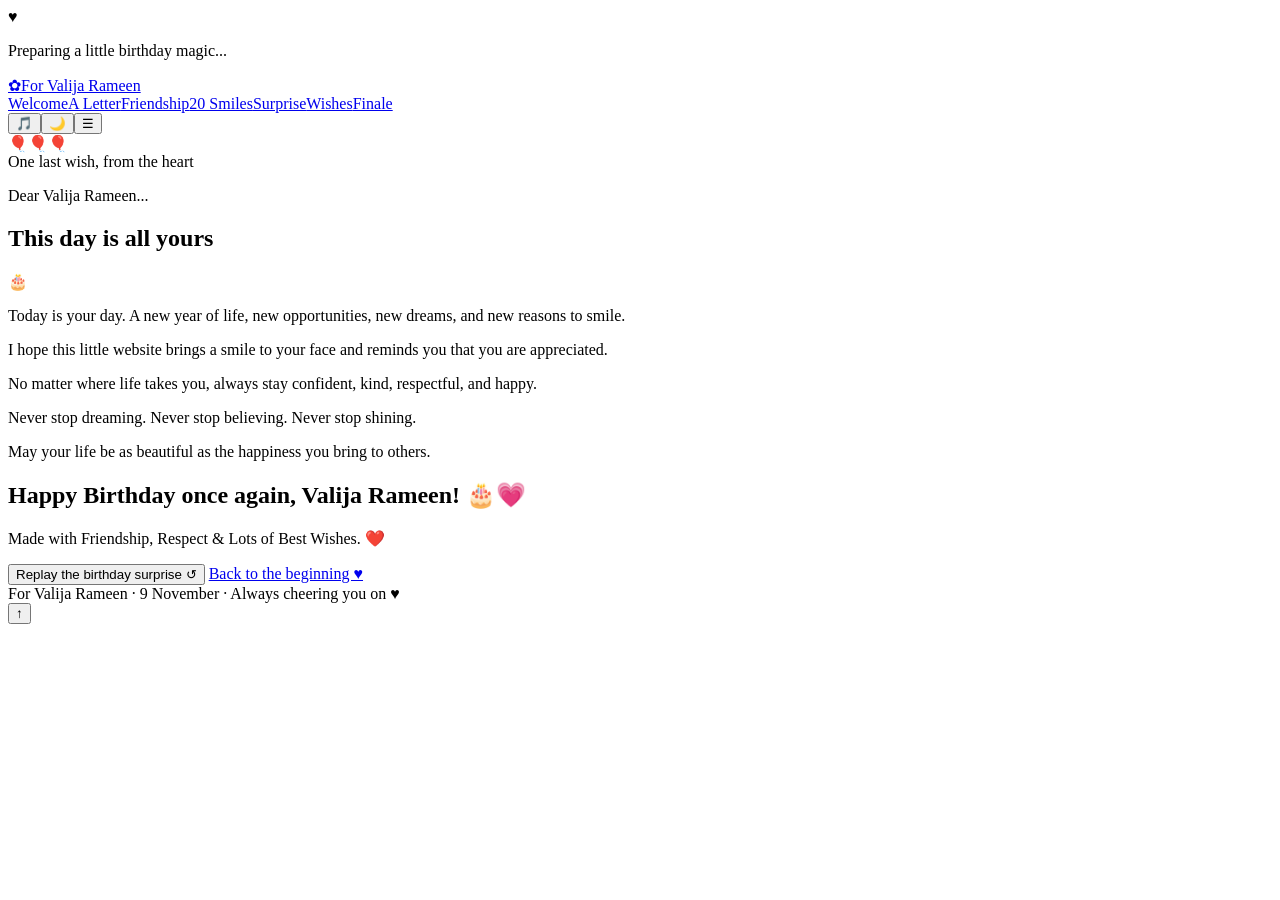
==== finale.html @ c231f77b "Add files via upload" ====
<!doctype html>
<html lang="en">
<head>
  <meta charset="utf-8"><meta name="viewport" content="width=device-width, initial-scale=1"><meta name="theme-color" content="#342c57">
  <meta name="description" content="The grand birthday finale and heartfelt wishes for Valija Rameen.">
  <title>Happy Birthday, Valija Rameen! | Grand Finale</title>
  <link rel="stylesheet" href="css/style.css"><link rel="stylesheet" href="css/animations.css"><link rel="stylesheet" href="css/responsive.css">
  <script src="js/animations.js" defer></script><script src="js/main.js" defer></script><script src="js/interactions.js" defer></script>
</head>
<body data-page="finale">
  <div class="loading-screen" aria-hidden="true"><div class="loader-content"><span class="loader-heart">♥</span><p>Preparing a little birthday magic...</p></div></div>
  <header class="site-header"><div class="header-inner">
    <a class="brand" href="index.html"><span class="brand-mark" aria-hidden="true">✿</span><span>For Valija Rameen</span></a>
    <nav class="primary-nav" id="site-navigation" aria-label="Main navigation"><a href="index.html">Welcome</a><a href="letter.html">A Letter</a><a href="friendship.html">Friendship</a><a href="smiles.html">20 Smiles</a><a href="surprise.html">Surprise</a><a href="wishes.html">Wishes</a><a href="finale.html">Finale</a></nav>
    <div class="header-actions"><button class="icon-button" type="button" data-music-toggle aria-label="Turn birthday music on" aria-pressed="false" title="Birthday music">🎵</button><button class="icon-button" type="button" data-theme-toggle aria-label="Switch to dark theme" aria-pressed="false" title="Toggle theme">🌙</button><button class="menu-toggle" type="button" aria-controls="site-navigation" aria-expanded="false" aria-label="Open navigation menu">☰</button></div>
  </div></header>
  <main class="page-shell">
    <section class="section finale" aria-labelledby="finale-title">
      <div class="finale-balloons" aria-hidden="true"><span>🎈</span><span>🎈</span><span>🎈</span></div>
      <div class="finale-content">
        <span class="eyebrow">One last wish, from the heart</span>
        <p class="eyebrow">Dear Valija Rameen...</p>
        <h1 id="finale-title">This day is all <span class="finale-highlight">yours</span></h1>
        <div class="finale-cake" aria-hidden="true">🎂</div>
        <p>Today is your day. A new year of life, new opportunities, new dreams, and new reasons to smile.</p>
        <p>I hope this little website brings a smile to your face and reminds you that you are appreciated.</p>
        <p>No matter where life takes you, always stay confident, kind, respectful, and happy.</p>
        <p>Never stop dreaming. Never stop believing. Never stop shining.</p>
        <p>May your life be as beautiful as the happiness you bring to others.</p>
        <h2 class="gradient-text">Happy Birthday once again, Valija Rameen! 🎂💗</h2>
        <p class="final-signoff">Made with Friendship, Respect &amp; Lots of Best Wishes. ❤️</p>
        <div class="button-row finale-actions">
          <button class="button secondary" type="button" data-action="replay">Replay the birthday surprise ↺</button>
          <a class="button" href="index.html">Back to the beginning ♥</a>
        </div>
      </div>
    </section>
  </main>
  <footer class="site-footer">For Valija Rameen · 9 November · Always cheering you on <span class="footer-heart">♥</span></footer>
  <button class="icon-button back-to-top" type="button" aria-label="Back to top">↑</button>
</body>
</html>
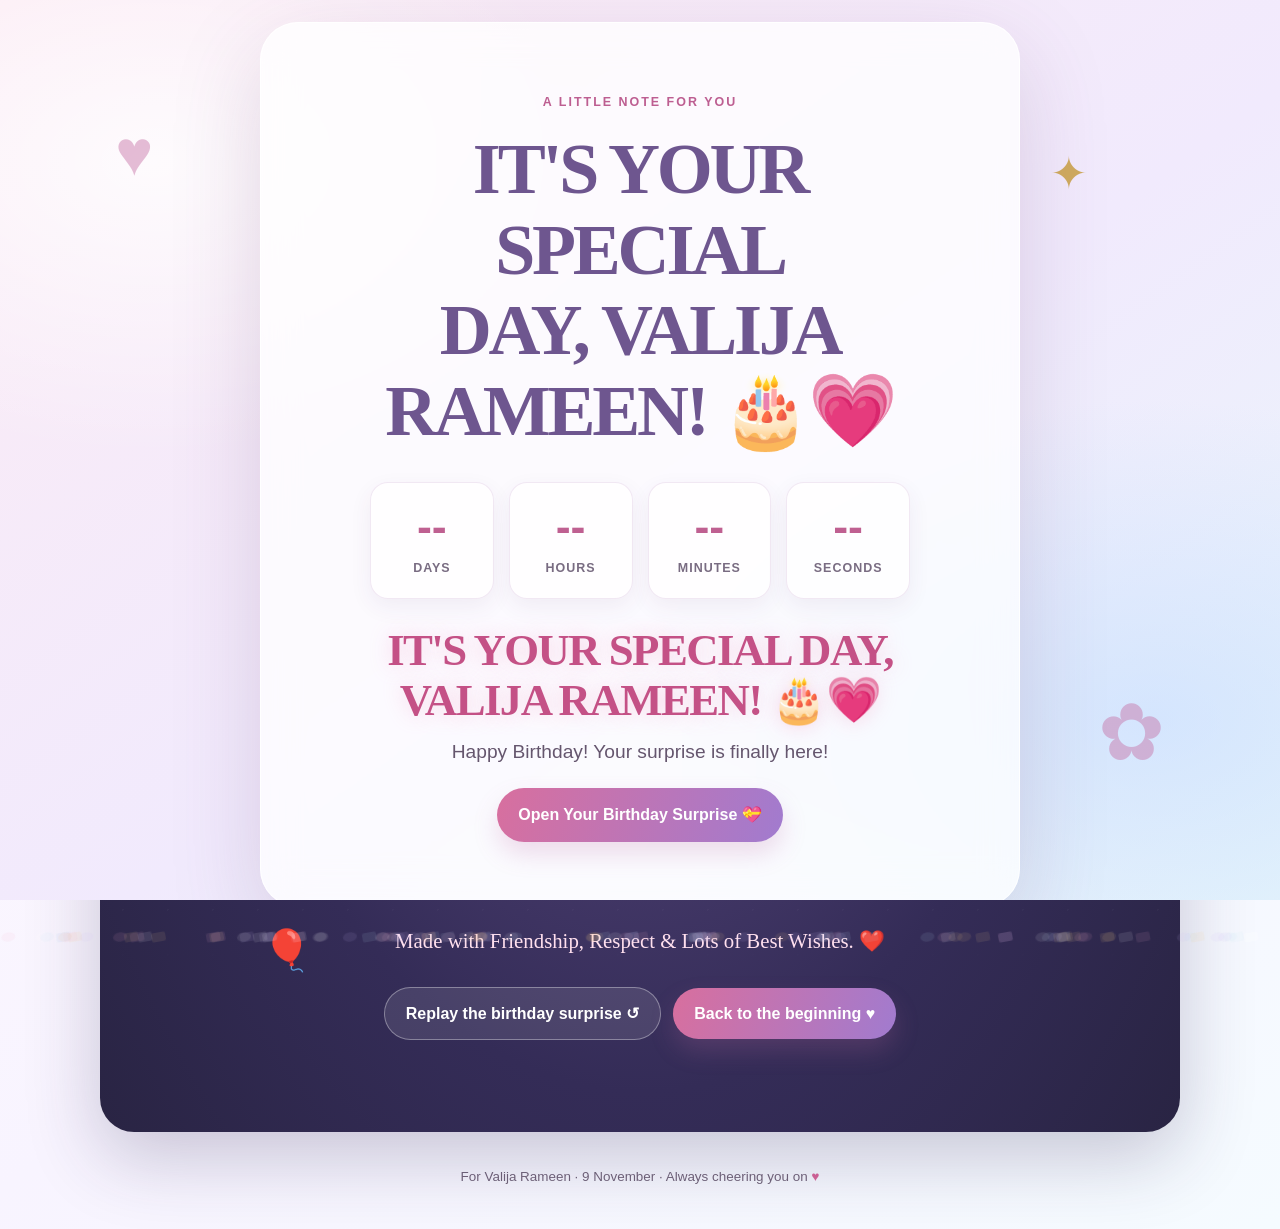
==== commit 89215baf: "Finalize Birthday Website, Fix Errors, Update Countdown and Documentation Co-authored-by: Copilot <2" ====
--- a/finale.html
+++ b/finale.html
@@ -1,42 +1,64 @@
-<!doctype html>
-<html lang="en">
-<head>
-  <meta charset="utf-8"><meta name="viewport" content="width=device-width, initial-scale=1"><meta name="theme-color" content="#342c57">
-  <meta name="description" content="The grand birthday finale and heartfelt wishes for Valija Rameen.">
-  <title>Happy Birthday, Valija Rameen! | Grand Finale</title>
-  <link rel="stylesheet" href="css/style.css"><link rel="stylesheet" href="css/animations.css"><link rel="stylesheet" href="css/responsive.css">
-  <script src="js/animations.js" defer></script><script src="js/main.js" defer></script><script src="js/interactions.js" defer></script>
-</head>
-<body data-page="finale">
-  <div class="loading-screen" aria-hidden="true"><div class="loader-content"><span class="loader-heart">♥</span><p>Preparing a little birthday magic...</p></div></div>
-  <header class="site-header"><div class="header-inner">
-    <a class="brand" href="index.html"><span class="brand-mark" aria-hidden="true">✿</span><span>For Valija Rameen</span></a>
-    <nav class="primary-nav" id="site-navigation" aria-label="Main navigation"><a href="index.html">Welcome</a><a href="letter.html">A Letter</a><a href="friendship.html">Friendship</a><a href="smiles.html">20 Smiles</a><a href="surprise.html">Surprise</a><a href="wishes.html">Wishes</a><a href="finale.html">Finale</a></nav>
-    <div class="header-actions"><button class="icon-button" type="button" data-music-toggle aria-label="Turn birthday music on" aria-pressed="false" title="Birthday music">🎵</button><button class="icon-button" type="button" data-theme-toggle aria-label="Switch to dark theme" aria-pressed="false" title="Toggle theme">🌙</button><button class="menu-toggle" type="button" aria-controls="site-navigation" aria-expanded="false" aria-label="Open navigation menu">☰</button></div>
-  </div></header>
-  <main class="page-shell">
-    <section class="section finale" aria-labelledby="finale-title">
-      <div class="finale-balloons" aria-hidden="true"><span>🎈</span><span>🎈</span><span>🎈</span></div>
-      <div class="finale-content">
-        <span class="eyebrow">One last wish, from the heart</span>
-        <p class="eyebrow">Dear Valija Rameen...</p>
-        <h1 id="finale-title">This day is all <span class="finale-highlight">yours</span></h1>
-        <div class="finale-cake" aria-hidden="true">🎂</div>
-        <p>Today is your day. A new year of life, new opportunities, new dreams, and new reasons to smile.</p>
-        <p>I hope this little website brings a smile to your face and reminds you that you are appreciated.</p>
-        <p>No matter where life takes you, always stay confident, kind, respectful, and happy.</p>
-        <p>Never stop dreaming. Never stop believing. Never stop shining.</p>
-        <p>May your life be as beautiful as the happiness you bring to others.</p>
-        <h2 class="gradient-text">Happy Birthday once again, Valija Rameen! 🎂💗</h2>
-        <p class="final-signoff">Made with Friendship, Respect &amp; Lots of Best Wishes. ❤️</p>
-        <div class="button-row finale-actions">
-          <button class="button secondary" type="button" data-action="replay">Replay the birthday surprise ↺</button>
-          <a class="button" href="index.html">Back to the beginning ♥</a>
-        </div>
-      </div>
-    </section>
-  </main>
-  <footer class="site-footer">For Valija Rameen · 9 November · Always cheering you on <span class="footer-heart">♥</span></footer>
-  <button class="icon-button back-to-top" type="button" aria-label="Back to top">↑</button>
-</body>
-</html>
+<!doctype html>
+<html lang="en">
+<head>
+  <meta charset="utf-8"><meta name="viewport" content="width=device-width, initial-scale=1"><meta name="theme-color" content="#342c57">
+  <meta name="description" content="The grand birthday finale and heartfelt wishes for Valija Rameen.">
+  <title>Happy Birthday, Valija Rameen! | Grand Finale</title>
+  <link rel="stylesheet" href="css/style.css"><link rel="stylesheet" href="css/animations.css"><link rel="stylesheet" href="css/responsive.css">
+  <script src="js/animations.js" defer></script><script src="js/main.js" defer></script><script src="js/interactions.js" defer></script>
+</head>
+<body class="is-locked" data-page="finale">
+  <section class="lock-screen" data-birthday-lock aria-live="off" aria-labelledby="lock-title">
+    <div class="lock-card">
+      <span class="lock-kicker">A little note for you</span>
+      <h1 id="lock-title">Something Special Is Waiting For You... <span aria-hidden="true">💝</span></h1>
+      <p class="lock-teaser">Dear Valija Rameen, someone has prepared a little surprise for you!</p>
+      <div class="lock-countdown" data-lock-countdown aria-label="Countdown to 9 November at midnight local time">
+        <div class="lock-time"><strong data-lock-days>--</strong><span>Days</span></div>
+        <div class="lock-time"><strong data-lock-hours>--</strong><span>Hours</span></div>
+        <div class="lock-time"><strong data-lock-minutes>--</strong><span>Minutes</span></div>
+        <div class="lock-time"><strong data-lock-seconds>--</strong><span>Seconds</span></div>
+      </div>
+      <div class="lock-unlocked" data-lock-unlocked hidden>
+        <h2>IT'S YOUR SPECIAL DAY, VALIJA RAMEEN! 🎂💗</h2>
+        <p>Happy Birthday! Your surprise is finally here!</p>
+        <button class="button" type="button" data-open-birthday>Open Your Birthday Surprise 💝</button>
+      </div>
+      <p class="lock-timezone">The countdown follows your device's local time.</p>
+    </div>
+    <span class="lock-decoration lock-heart" aria-hidden="true">♥</span>
+    <span class="lock-decoration lock-flower" aria-hidden="true">✿</span>
+    <span class="lock-decoration lock-star" aria-hidden="true">✦</span>
+  </section>
+  <div class="loading-screen" aria-hidden="true"><div class="loader-content"><span class="loader-heart">♥</span><p>Preparing a little birthday magic...</p></div></div>
+  <header class="site-header"><div class="header-inner">
+    <a class="brand" href="index.html"><span class="brand-mark" aria-hidden="true">✿</span><span>For Valija Rameen</span></a>
+    <nav class="primary-nav" id="site-navigation" aria-label="Main navigation"><a href="index.html">Welcome</a><a href="letter.html">A Letter</a><a href="friendship.html">Friendship</a><a href="smiles.html">20 Smiles</a><a href="surprise.html">Surprise</a><a href="wishes.html">Wishes</a><a href="finale.html">Finale</a></nav>
+    <div class="header-actions"><button class="icon-button" type="button" data-music-toggle aria-label="Turn birthday music on" aria-pressed="false" title="Birthday music">🎵</button><button class="icon-button" type="button" data-theme-toggle aria-label="Switch to dark theme" aria-pressed="false" title="Toggle theme">🌙</button><button class="menu-toggle" type="button" aria-controls="site-navigation" aria-expanded="false" aria-label="Open navigation menu">☰</button></div>
+  </div></header>
+  <main class="page-shell">
+    <section class="section finale" aria-labelledby="finale-title">
+      <div class="finale-balloons" aria-hidden="true"><span>🎈</span><span>🎈</span><span>🎈</span></div>
+      <div class="finale-content">
+        <span class="eyebrow">One last wish, from the heart</span>
+        <p class="eyebrow">Dear Valija Rameen...</p>
+        <h1 id="finale-title">This day is all <span class="finale-highlight">yours</span></h1>
+        <div class="finale-cake" aria-hidden="true">🎂</div>
+        <p>Today is your day. A new year of life, new opportunities, new dreams, and new reasons to smile.</p>
+        <p>I hope this little website brings a smile to your face and reminds you that you are appreciated.</p>
+        <p>No matter where life takes you, always stay confident, kind, respectful, and happy.</p>
+        <p>Never stop dreaming. Never stop believing. Never stop shining.</p>
+        <p>May your life be as beautiful as the happiness you bring to others.</p>
+        <h2 class="gradient-text">Happy Birthday once again, Valija Rameen! 🎂💗</h2>
+        <p class="final-signoff">Made with Friendship, Respect &amp; Lots of Best Wishes. ❤️</p>
+        <div class="button-row finale-actions">
+          <button class="button secondary" type="button" data-action="replay">Replay the birthday surprise ↺</button>
+          <a class="button" href="index.html">Back to the beginning ♥</a>
+        </div>
+      </div>
+    </section>
+  </main>
+  <footer class="site-footer">For Valija Rameen · 9 November · Always cheering you on <span class="footer-heart">♥</span></footer>
+  <button class="icon-button back-to-top" type="button" aria-label="Back to top">↑</button>
+</body>
+</html>
--- a/css/style.css
+++ b/css/style.css
@@ -0,0 +1,434 @@
+:root {
+  color-scheme: light;
+  --ink: #32253f;
+  --muted: #71647a;
+  --paper: #fffafd;
+  --surface: rgba(255, 255, 255, .76);
+  --pink: #f3a5c5;
+  --rose: #d76599;
+  --lavender: #c6b5f2;
+  --blue: #b6dff0;
+  --gold: #f0c77b;
+  --line: rgba(103, 70, 116, .14);
+  --shadow: 0 24px 70px rgba(90, 53, 105, .13);
+  --serif: 'Playfair Display', Georgia, serif;
+  --sans: 'DM Sans', 'Segoe UI', sans-serif;
+}
+
+* { box-sizing: border-box; }
+html { scroll-behavior: smooth; scroll-padding-top: 6rem; }
+body {
+  min-width: 320px;
+  margin: 0;
+  color: var(--ink);
+  font-family: var(--sans);
+  background:
+    radial-gradient(ellipse at 10% 12%, rgba(251, 213, 230, .7), transparent 34rem),
+    radial-gradient(ellipse at 94% 30%, rgba(204, 224, 250, .55), transparent 32rem),
+    linear-gradient(145deg, #fffafd, #f8f4ff 56%, #f5fbff);
+  line-height: 1.7;
+  overflow-x: hidden;
+}
+body.is-locked { overflow: hidden; }
+body.is-locked > :not(.lock-screen) { visibility: hidden !important; }
+.lock-screen {
+  position: fixed;
+  z-index: 70;
+  inset: 0;
+  display: grid;
+  padding: 22px;
+  place-items: center;
+  overflow: auto;
+  overscroll-behavior: contain;
+  color: #382944;
+  background:
+    radial-gradient(ellipse at 12% 18%, rgba(255,255,255,.82), transparent 28rem),
+    radial-gradient(ellipse at 90% 80%, rgba(196,220,255,.58), transparent 32rem),
+    linear-gradient(145deg, #fcebf4, #f1eafd 55%, #e8f6fb);
+  transition: opacity .7s ease, visibility .7s ease;
+  touch-action: manipulation;
+}
+.lock-screen[hidden] { display: none; }
+.lock-screen.is-dismissed { visibility: hidden; opacity: 0; pointer-events: none; }
+.lock-card {
+  position: relative;
+  z-index: 1;
+  width: min(760px, 100%);
+  padding: clamp(24px, 6vw, 64px);
+  border: 1px solid rgba(255,255,255,.88);
+  border-radius: clamp(24px, 5vw, 38px);
+  background: rgba(255,255,255,.75);
+  box-shadow: 0 30px 90px rgba(104,67,113,.18);
+  text-align: center;
+  backdrop-filter: blur(18px);
+}
+.lock-kicker { color: #bd5e91; font-size: .78rem; font-weight: 700; letter-spacing: .16em; text-transform: uppercase; }
+.lock-card h1 {
+  margin: 15px 0;
+  color: #6e568f;
+  font-size: clamp(2.1rem, 6.4vw, 4.5rem);
+  line-height: 1.12;
+  text-wrap: balance;
+}
+.lock-teaser { max-width: 550px; margin: 0 auto; color: #71647a; font-size: clamp(1rem, 2.4vw, 1.18rem); }
+.lock-countdown { display: grid; width: min(540px, 100%); margin: 30px auto 0; grid-template-columns: repeat(4, minmax(0, 1fr)); gap: clamp(7px, 2vw, 15px); }
+.lock-time { padding: clamp(10px, 2vw, 17px) 7px; border: 1px solid rgba(180,135,191,.19); border-radius: 18px; background: rgba(255,255,255,.8); box-shadow: 0 8px 22px rgba(90,53,105,.07); }
+.lock-time strong { display: block; color: #bf6091; font-size: clamp(1.45rem, 6vw, 2.8rem); line-height: 1.2; font-variant-numeric: tabular-nums; }
+.lock-time span { color: #796c82; font-size: clamp(.67rem, 2vw, .78rem); font-weight: 700; letter-spacing: .08em; text-transform: uppercase; }
+.lock-timezone { margin: 22px 0 0; color: #83768a; font-size: .78rem; }
+.lock-unlocked { animation: rise-in .7s ease both; }
+.lock-screen.is-unlocked .lock-card { animation: unlock-pop .65s cubic-bezier(.2,.8,.2,1) both; }
+.lock-unlocked h2 { margin: 26px 0 10px; color: #c45186; font-size: clamp(1.65rem, 4.8vw, 2.8rem); text-wrap: balance; text-shadow: 0 0 20px rgba(243,165,197,.45); }
+.lock-unlocked p { color: #65566e; font-size: clamp(1rem, 2.5vw, 1.2rem); }
+.lock-unlocked .button { min-height: 54px; }
+.lock-decoration { position: absolute; z-index: 0; color: rgba(198,111,163,.45); pointer-events: none; animation: drift 6s ease-in-out infinite; }
+.lock-heart { top: 11%; left: 9%; font-size: clamp(2rem, 6vw, 4rem); }
+.lock-flower { right: 9%; bottom: 11%; font-size: clamp(2.5rem, 8vw, 5rem); animation-delay: 1s; }
+.lock-star { top: 15%; right: 15%; color: #cfaa5e; font-size: clamp(1.5rem, 4vw, 2.8rem); animation-delay: .4s; }
+body::before {
+  position: fixed;
+  z-index: -1;
+  inset: 0;
+  content: '';
+  opacity: .25;
+  pointer-events: none;
+  background-image: radial-gradient(rgba(179, 133, 188, .5) .7px, transparent .7px);
+  background-size: 23px 23px;
+  mask-image: linear-gradient(to bottom, black, transparent 80%);
+}
+a { color: inherit; }
+button { font: inherit; }
+button, a { -webkit-tap-highlight-color: transparent; }
+button, a { touch-action: manipulation; }
+button:focus-visible, a:focus-visible { outline: 3px solid var(--rose); outline-offset: 4px; }
+
+.site-header {
+  position: sticky;
+  z-index: 20;
+  top: 0;
+  border-bottom: 1px solid rgba(255, 255, 255, .68);
+  background: rgba(255, 250, 253, .78);
+  backdrop-filter: blur(18px);
+}
+.header-inner {
+  display: flex;
+  width: min(1160px, calc(100% - 40px));
+  min-height: 76px;
+  margin: auto;
+  align-items: center;
+  justify-content: space-between;
+  gap: 20px;
+}
+.brand {
+  display: inline-flex;
+  align-items: center;
+  gap: 9px;
+  color: var(--ink);
+  font-weight: 700;
+  text-decoration: none;
+  white-space: nowrap;
+}
+.brand-mark { color: var(--rose); font-size: 1.35rem; }
+.primary-nav { display: flex; align-items: center; gap: 5px; }
+.primary-nav a {
+  padding: 9px 11px;
+  border-radius: 999px;
+  color: var(--muted);
+  font-size: .84rem;
+  font-weight: 600;
+  text-decoration: none;
+  transition: color .2s, background .2s, transform .2s;
+}
+.primary-nav a:hover, .primary-nav a[aria-current="page"] {
+  color: var(--rose);
+  background: rgba(243, 165, 197, .16);
+}
+.header-actions { display: flex; align-items: center; gap: 8px; }
+.icon-button, .menu-toggle {
+  display: inline-grid;
+  width: 42px;
+  height: 42px;
+  padding: 0;
+  place-items: center;
+  border: 1px solid var(--line);
+  border-radius: 50%;
+  color: var(--ink);
+  background: rgba(255, 255, 255, .72);
+  cursor: pointer;
+  transition: transform .2s, box-shadow .2s;
+}
+.icon-button:hover, .menu-toggle:hover { transform: translateY(-2px); box-shadow: 0 8px 20px rgba(90, 53, 105, .12); }
+.menu-toggle { display: none; }
+
+.page-shell { width: min(1080px, calc(100% - 40px)); margin: 0 auto; }
+.visually-hidden {
+  position: absolute;
+  width: 1px;
+  height: 1px;
+  padding: 0;
+  overflow: hidden;
+  clip: rect(0, 0, 0, 0);
+  white-space: nowrap;
+  clip-path: inset(50%);
+}
+.hero {
+  position: relative;
+  display: grid;
+  min-height: min(730px, calc(100vh - 76px));
+  padding: 72px 0 88px;
+  align-items: center;
+}
+.hero-grid { display: grid; align-items: center; grid-template-columns: 1.1fr .9fr; gap: 54px; }
+.eyebrow {
+  display: inline-flex;
+  align-items: center;
+  gap: 8px;
+  color: var(--rose);
+  font-size: .76rem;
+  font-weight: 700;
+  letter-spacing: .14em;
+  text-transform: uppercase;
+}
+h1, h2, h3, p { margin-top: 0; }
+h1, h2, h3 { font-family: var(--serif); line-height: 1.13; }
+h1 { margin: 18px 0; font-size: clamp(2.8rem, 6vw, 5.3rem); letter-spacing: -.045em; }
+h2 { font-size: clamp(2rem, 4vw, 3.2rem); letter-spacing: -.035em; }
+h3 { font-size: 1.45rem; }
+.gradient-text {
+  color: var(--rose);
+  background: linear-gradient(95deg, #cd6596, #8b70c3 55%, #559bb0);
+  background-clip: text;
+  -webkit-text-fill-color: transparent;
+}
+.lead { max-width: 600px; color: var(--muted); font-size: clamp(1.02rem, 2vw, 1.2rem); }
+.type-line { min-height: 1.5em; color: var(--rose); font-size: 1.15rem; font-weight: 700; }
+.type-line::after { display: inline-block; width: 2px; height: 1em; margin-left: 4px; background: currentColor; content: ''; vertical-align: -.1em; animation: blink .8s step-end infinite; }
+.button-row { display: flex; flex-wrap: wrap; align-items: center; gap: 12px; margin-top: 28px; }
+.button {
+  display: inline-flex;
+  min-height: 49px;
+  padding: 12px 21px;
+  align-items: center;
+  justify-content: center;
+  gap: 9px;
+  border: 0;
+  border-radius: 999px;
+  color: white;
+  background: linear-gradient(110deg, #d86f9e, #a17bcf);
+  box-shadow: 0 12px 25px rgba(185, 106, 158, .22);
+  cursor: pointer;
+  font-weight: 700;
+  text-decoration: none;
+  transition: transform .2s, box-shadow .2s;
+}
+.button:hover { transform: translateY(-3px); box-shadow: 0 16px 30px rgba(185, 106, 158, .3); }
+.button.secondary { border: 1px solid var(--line); color: var(--ink); background: rgba(255,255,255,.72); box-shadow: none; }
+.button.small { min-height: 42px; padding: 9px 16px; font-size: .9rem; }
+.hero-art {
+  position: relative;
+  display: grid;
+  min-height: 420px;
+  place-items: center;
+}
+.art-orbit {
+  position: absolute;
+  width: min(360px, 85vw);
+  aspect-ratio: 1;
+  border: 1px solid rgba(195, 146, 205, .33);
+  border-radius: 50%;
+  box-shadow: 0 0 0 27px rgba(255,255,255,.25), 0 0 0 57px rgba(255,255,255,.2);
+}
+.teddy-card {
+  position: relative;
+  display: grid;
+  width: min(300px, 78vw);
+  aspect-ratio: .88;
+  place-content: center;
+  border: 1px solid rgba(255,255,255,.9);
+  border-radius: 46% 46% 35% 35%;
+  background: linear-gradient(150deg, rgba(255,255,255,.9), rgba(247,220,239,.8));
+  box-shadow: var(--shadow);
+  text-align: center;
+  animation: bob 4s ease-in-out infinite;
+}
+.teddy { font-size: clamp(7rem, 16vw, 10.5rem); line-height: 1.2; filter: drop-shadow(0 13px 10px rgba(114,76,108,.12)); }
+.gift-emoji { position: absolute; right: 12%; bottom: 20%; font-size: 4.2rem; transform: rotate(9deg); }
+.sparkle { position: absolute; color: #e6af51; font-size: 1.5rem; animation: twinkle 2s ease-in-out infinite; }
+.sparkle.s1 { top: 11%; left: 18%; }
+.sparkle.s2 { top: 20%; right: 10%; animation-delay: .6s; }
+.sparkle.s3 { bottom: 13%; left: 13%; animation-delay: 1s; }
+.floaty { position: absolute; animation: drift 6s ease-in-out infinite; }
+.floaty.heart { top: 13%; right: 13%; color: #df78a4; font-size: 2rem; }
+.floaty.flower { bottom: 11%; right: 4%; font-size: 2rem; animation-delay: .7s; }
+.balloon { position: absolute; z-index: 1; font-size: 2.4rem; animation: balloon-rise 5s ease-in-out infinite; }
+.balloon.b1 { top: 8%; left: 3%; }
+.balloon.b2 { right: 0; bottom: 21%; animation-delay: 1s; }
+.balloon.b3 { top: 18%; right: 15%; animation-delay: 1.8s; }
+.center-text { text-align: center; }
+.scroll-cue { position: absolute; bottom: 25px; left: 50%; color: var(--muted); font-size: .8rem; transform: translateX(-50%); }
+
+.section { padding: 88px 0; }
+.section-heading { max-width: 680px; margin: 0 auto 42px; text-align: center; }
+.section-heading p { color: var(--muted); }
+.celebration {
+  position: relative;
+  overflow: hidden;
+  border: 1px solid rgba(255,255,255,.86);
+  border-radius: 34px;
+  background: linear-gradient(135deg, rgba(255,255,255,.82), rgba(252,231,243,.74) 55%, rgba(228,238,255,.77));
+  box-shadow: var(--shadow);
+}
+.celebration-inner { display: grid; padding: clamp(28px, 6vw, 64px); align-items: center; grid-template-columns: 1.05fr .95fr; gap: 35px; }
+.cake { position: relative; display: grid; min-height: 250px; place-items: center; font-size: clamp(9rem, 20vw, 13rem); filter: drop-shadow(0 16px 16px rgba(144,83,115,.15)); animation: bob 3.8s ease-in-out infinite; }
+.birthday-copy p { color: var(--muted); }
+.countdown {
+  display: flex;
+  margin-top: 23px;
+  gap: 9px;
+}
+.time-box { min-width: 66px; padding: 10px 12px; border: 1px solid var(--line); border-radius: 15px; background: rgba(255,255,255,.66); text-align: center; }
+.time-box strong { display: block; color: var(--rose); font-size: 1.3rem; line-height: 1.2; }
+.time-box span { color: var(--muted); font-size: .68rem; text-transform: uppercase; }
+.wish-result, .secret-result { min-height: 1.5em; margin-top: 14px; color: var(--rose); font-weight: 700; }
+.card-grid { display: grid; grid-template-columns: repeat(3, 1fr); gap: 18px; }
+.card {
+  position: relative;
+  padding: 26px;
+  overflow: hidden;
+  border: 1px solid rgba(255,255,255,.88);
+  border-radius: 23px;
+  background: var(--surface);
+  box-shadow: 0 14px 40px rgba(90,53,105,.08);
+  transition: transform .25s, box-shadow .25s;
+}
+.card:hover { transform: translateY(-6px); box-shadow: 0 20px 46px rgba(90,53,105,.14); }
+.card p:last-child { margin-bottom: 0; }
+.card-icon { display: inline-grid; width: 46px; height: 46px; margin-bottom: 14px; place-items: center; border-radius: 16px; background: rgba(243,165,197,.2); font-size: 1.4rem; }
+.quote-card { min-height: 190px; }
+.quote-card p { color: var(--muted); }
+.quote-mark { color: var(--rose); font-family: var(--serif); font-size: 2.7rem; line-height: 1; }
+.timeline { position: relative; display: grid; gap: 14px; max-width: 760px; margin: 36px auto 0; }
+.timeline::before { position: absolute; top: 5px; bottom: 5px; left: 18px; width: 2px; background: linear-gradient(var(--pink), var(--lavender)); content: ''; }
+.timeline-item { position: relative; padding: 4px 10px 8px 53px; color: var(--muted); }
+.timeline-item::before { position: absolute; top: 9px; left: 10px; width: 18px; height: 18px; border: 4px solid #fff; border-radius: 50%; background: var(--rose); box-shadow: 0 0 0 1px var(--pink); content: ''; }
+.timeline-item strong { display: block; color: var(--ink); }
+.placeholder-grid { display: grid; grid-template-columns: repeat(3, 1fr); gap: 12px; margin-top: 24px; }
+.photo-placeholder { display: grid; min-height: 120px; padding: 15px; place-items: center; border: 1px dashed rgba(160,115,171,.45); border-radius: 18px; color: var(--muted); background: rgba(255,255,255,.35); text-align: center; font-size: .85rem; }
+
+.page-hero { padding: 76px 0 45px; text-align: center; }
+.page-hero h1 { font-size: clamp(2.7rem, 6vw, 4.5rem); }
+.page-hero .lead { margin: 0 auto; }
+.letter-wrap { max-width: 820px; margin: 0 auto 100px; text-align: center; }
+.envelope {
+  position: relative;
+  display: grid;
+  width: min(430px, 90vw);
+  height: 270px;
+  margin: 18px auto 35px;
+  place-items: center;
+  border: 0;
+  border-radius: 18px;
+  background: linear-gradient(145deg, #e99bb9, #cd7ca7);
+  box-shadow: 0 25px 55px rgba(156,84,126,.25);
+  cursor: pointer;
+  transition: transform .3s;
+}
+.envelope:hover { transform: translateY(-6px) rotate(-1deg); }
+.envelope::before { position: absolute; inset: 0; border-radius: inherit; background: linear-gradient(35deg, transparent 49.5%, rgba(255,255,255,.18) 50%, transparent 51%), linear-gradient(-35deg, transparent 49.5%, rgba(255,255,255,.18) 50%, transparent 51%); content: ''; }
+.envelope-seal { z-index: 1; display: grid; width: 70px; height: 70px; place-items: center; border: 3px solid rgba(255,255,255,.8); border-radius: 50%; color: white; background: #d26190; font-size: 1.8rem; box-shadow: 0 6px 15px rgba(91,44,75,.18); }
+.letter-paper { position: relative; display: none; padding: clamp(24px, 6vw, 55px); overflow: hidden; border: 1px solid #eadbd2; border-radius: 8px; background: #fffdf6; box-shadow: 0 20px 55px rgba(91,65,58,.12); text-align: left; }
+.letter-paper.is-open { display: block; animation: letter-in .75s cubic-bezier(.2,.8,.2,1) both; }
+.letter-paper p { color: #655661; }
+.letter-paper .salutation { color: var(--rose); font-family: var(--serif); font-size: 1.3rem; }
+.signature { margin-top: 28px; color: var(--rose); font-family: var(--serif); font-size: 1.55rem; font-style: italic; animation: signature-in 1.5s ease both; }
+.gift-stage { position: relative; display: grid; min-height: 450px; margin: 10px 0 60px; place-items: center; overflow: hidden; border: 1px solid rgba(255,255,255,.8); border-radius: 32px; background: linear-gradient(135deg,#fff1f7,#f3efff 60%,#edfaff); }
+.gift-box { position: relative; width: 190px; height: 150px; margin-top: 75px; border-radius: 12px; background: linear-gradient(135deg,#e77ea9,#ce5d91); box-shadow: 0 20px 30px rgba(157,71,117,.2); }
+.gift-box::before { position: absolute; top: 0; bottom: 0; left: 75px; width: 38px; background: #f4cf83; content: ''; }
+.gift-lid { position: absolute; z-index: 2; top: -28px; left: -14px; width: 218px; height: 42px; border-radius: 10px; background: linear-gradient(135deg,#f096b8,#dc6b9b); transition: transform .7s cubic-bezier(.2,.8,.2,1); }
+.gift-lid::before { position: absolute; top: 0; bottom: 0; left: 90px; width: 38px; background: #f4cf83; content: ''; }
+.gift-bow { position: absolute; z-index: 3; top: -69px; left: 72px; color: #f4cf83; font-size: 3.5rem; transition: transform .6s, opacity .5s; }
+.gift-box.is-open .gift-lid { transform: translate(32px,-100px) rotate(12deg); }
+.gift-box.is-open .gift-bow { transform: translateY(-100px) rotate(25deg); opacity: 0; }
+.gift-reveal { display: none; max-width: 640px; padding: 20px; text-align: center; }
+.gift-reveal.is-open { display: block; animation: rise-in .7s ease both; }
+.gift-teddy { font-size: 4rem; }
+.gift-action { position: absolute; bottom: 30px; }
+.friendship-teddies { font-size: 4rem; text-align: center; }
+.finale-highlight { color: #f3bed8; }
+.finale-actions { justify-content: center; }
+.wish-garden { position: relative; padding: 55px 0 70px; }
+.garden-art { margin-top: 34px; font-size: clamp(2.2rem, 8vw, 4rem); letter-spacing: .12em; text-align: center; filter: drop-shadow(0 8px 8px rgba(120,74,108,.08)); }
+.memory-note { max-width: 650px; margin: 26px auto 0; color: var(--muted); text-align: center; }
+.compliment-card { width: 100%; min-height: 190px; color: var(--ink); cursor: pointer; font: inherit; text-align: left; }
+.compliment-card .card-message { color: var(--muted); }
+.compliment-card[aria-expanded="false"] .card-message { filter: blur(5px); opacity: .35; user-select: none; }
+.compliment-card[aria-expanded="false"]::after { position: absolute; right: 22px; bottom: 20px; color: var(--rose); content: 'Tap to reveal ♥'; font-size: .78rem; font-weight: 700; }
+.finale {
+  position: relative;
+  padding: 78px 0 92px;
+  overflow: hidden;
+  border-radius: 34px;
+  color: white;
+  background: radial-gradient(ellipse at 50% 0%, #735d9b, #342c57 68%, #292443);
+  box-shadow: 0 25px 75px rgba(48,39,81,.24);
+  text-align: center;
+}
+.finale::before { position: absolute; inset: 0; content: ''; opacity: .4; background-image: radial-gradient(#fff 1px, transparent 1px); background-size: 45px 45px; mask-image: linear-gradient(to bottom, black, transparent 85%); }
+.finale-content { position: relative; z-index: 1; width: min(760px, calc(100% - 36px)); margin: auto; }
+.finale-balloons { position: absolute; inset: 0; overflow: hidden; color: white; font-size: 2.5rem; pointer-events: none; }
+.finale-balloons span { position: absolute; animation: balloon-rise 6s ease-in-out infinite; }
+.finale-balloons span:nth-child(1) { top: 12%; left: 8%; }
+.finale-balloons span:nth-child(2) { top: 30%; right: 8%; animation-delay: 1.5s; }
+.finale-balloons span:nth-child(3) { bottom: 14%; left: 15%; animation-delay: 2.5s; }
+.finale .eyebrow { color: #f3c7db; }
+.finale h1 { color: #fff2fa; text-shadow: 0 0 25px rgba(251,179,219,.28); }
+.finale p { color: rgba(255,255,255,.8); }
+.finale .button.secondary { border-color: rgba(255,255,255,.35); color: white; background: rgba(255,255,255,.1); }
+.finale-cake { margin: 16px 0; font-size: clamp(5rem, 14vw, 8rem); animation: bob 3s ease-in-out infinite; }
+.final-signoff { margin-top: 35px; color: #ffe0ee !important; font-family: var(--serif); font-size: 1.3rem; }
+.site-footer { padding: 34px 20px 40px; color: var(--muted); text-align: center; font-size: .84rem; }
+.site-footer .footer-heart { color: var(--rose); }
+.back-to-top { position: fixed; z-index: 18; right: 22px; bottom: 22px; opacity: 0; pointer-events: none; transform: translateY(10px); transition: .2s; }
+.back-to-top.is-visible { opacity: 1; pointer-events: auto; transform: none; }
+.loading-screen { position: fixed; z-index: 100; inset: 0; display: grid; visibility: hidden; place-items: center; background: #fff8fc; opacity: 0; pointer-events: none; transition: opacity .55s, visibility .55s; }
+.loading-screen.is-loading { visibility: visible; opacity: 1; pointer-events: auto; }
+.loading-screen.is-done { visibility: hidden; opacity: 0; }
+.loader-content { color: var(--rose); text-align: center; }
+.loader-heart { display: inline-block; font-size: 2.5rem; animation: heartbeat 1s ease-in-out infinite; }
+.reveal { opacity: 0; transform: translateY(20px); transition: opacity .65s ease, transform .65s ease; }
+.reveal.is-visible { opacity: 1; transform: none; }
+.cursor-heart { position: fixed; z-index: 50; pointer-events: none; animation: cursor-float .9s ease-out forwards; }
+.confetti-piece { position: fixed; z-index: 80; top: -15px; width: 9px; height: 14px; pointer-events: none; animation: confetti-fall 2.8s linear forwards; }
+.burst-heart { position: fixed; z-index: 80; pointer-events: none; animation: heart-rise 1.5s ease-out forwards; }
+.theme-dark {
+  color-scheme: dark;
+  --ink: #f9efff;
+  --muted: #cabdd3;
+  --paper: #2c253b;
+  --surface: rgba(55, 45, 70, .84);
+  --line: rgba(240, 218, 250, .17);
+  --shadow: 0 24px 70px rgba(11, 7, 22, .3);
+  background: radial-gradient(ellipse at 10% 12%, rgba(104,60,101,.5), transparent 34rem), linear-gradient(145deg,#211c30,#29223b 60%,#202e3a);
+}
+.theme-dark .site-header { border-color: var(--line); background: rgba(36,29,49,.82); }
+.theme-dark .brand, .theme-dark .primary-nav a, .theme-dark .icon-button, .theme-dark .menu-toggle { color: var(--ink); }
+.theme-dark .icon-button, .theme-dark .menu-toggle, .theme-dark .button.secondary, .theme-dark .time-box { background: rgba(255,255,255,.07); }
+.theme-dark .celebration, .theme-dark .gift-stage { background: linear-gradient(135deg,rgba(65,49,76,.9),rgba(52,48,78,.9)); }
+.theme-dark .teddy-card { background: linear-gradient(150deg,rgba(66,52,79,.94),rgba(79,54,83,.86)); }
+.theme-dark .letter-paper { border-color: #51445a; background: #322b3a; }
+.theme-dark .letter-paper p { color: #ded0df; }
+.theme-dark .photo-placeholder { background: rgba(255,255,255,.04); }
+
+@keyframes blink { 50% { opacity: 0; } }
+@keyframes bob { 50% { transform: translateY(-11px); } }
+@keyframes drift { 50% { transform: translate(7px,-13px) rotate(7deg); } }
+@keyframes twinkle { 50% { opacity: .45; transform: scale(.8) rotate(22deg); } }
+@keyframes heartbeat { 50% { transform: scale(1.25); } }
+@keyframes letter-in { from { opacity: 0; transform: translateY(28px) scale(.98); } to { opacity: 1; transform: none; } }
+@keyframes signature-in { from { opacity: 0; transform: translateX(-14px); } to { opacity: 1; transform: none; } }
+@keyframes rise-in { from { opacity: 0; transform: translateY(16px); } to { opacity: 1; transform: none; } }
+@keyframes cursor-float { to { opacity: 0; transform: translateY(-28px) scale(.55) rotate(18deg); } }
+@keyframes confetti-fall { to { opacity: .1; transform: translate3d(var(--drift), 105vh, 0) rotate(800deg); } }
+@keyframes heart-rise { to { opacity: 0; transform: translateY(-95px) scale(1.5) rotate(15deg); } }
+@keyframes balloon-rise { 50% { transform: translateY(-24px) rotate(6deg); } }
+@keyframes unlock-pop { from { opacity: .6; transform: translateY(14px) scale(.97); } to { opacity: 1; transform: none; } }
--- a/css/animations.css
+++ b/css/animations.css
@@ -0,0 +1,51 @@
+@media (prefers-reduced-motion: reduce) {
+  *, *::before, *::after {
+    scroll-behavior: auto !important;
+    animation-duration: .01ms !important;
+    animation-iteration-count: 1 !important;
+    transition-duration: .01ms !important;
+  }
+  .reveal { opacity: 1; transform: none; }
+}
+
+@keyframes petal-fall {
+  0% { opacity: 0; transform: translate3d(0, -30px, 0) rotate(0); }
+  12% { opacity: .8; }
+  100% { opacity: 0; transform: translate3d(55px, 420px, 0) rotate(280deg); }
+}
+
+.falling-petal {
+  position: absolute;
+  top: -25px;
+  z-index: 0;
+  pointer-events: none;
+  animation-name: petal-fall;
+  animation-timing-function: linear;
+  animation-iteration-count: infinite;
+}
+
+.firework {
+  position: fixed;
+  z-index: 90;
+  width: 7px;
+  height: 7px;
+  border-radius: 50%;
+  background: var(--firework-color);
+  box-shadow: 0 -25px 0 var(--firework-color), 18px -18px 0 var(--firework-color),
+    25px 0 0 var(--firework-color), 18px 18px 0 var(--firework-color),
+    0 25px 0 var(--firework-color), -18px 18px 0 var(--firework-color),
+    -25px 0 0 var(--firework-color), -18px -18px 0 var(--firework-color);
+  pointer-events: none;
+  animation: firework-pop .8s ease-out forwards;
+}
+
+@keyframes firework-pop {
+  0% { opacity: 0; transform: scale(.1); }
+  35% { opacity: 1; }
+  100% { opacity: 0; transform: scale(1.2); }
+}
+
+@media (prefers-reduced-motion: reduce) {
+  .falling-petal { display: none; }
+  .firework { display: none; }
+}
--- a/css/responsive.css
+++ b/css/responsive.css
@@ -0,0 +1,71 @@
+@media (max-width: 1000px) {
+  .header-inner { width: min(100% - 32px, 900px); }
+  .primary-nav { gap: 0; }
+  .primary-nav a { padding-inline: 8px; font-size: .78rem; }
+  .header-actions { gap: 5px; }
+}
+
+@media (max-width: 780px) {
+  .header-inner { min-height: 68px; }
+  .menu-toggle { display: inline-grid; }
+  .primary-nav {
+    position: absolute;
+    top: calc(100% + 1px);
+    right: 12px;
+    left: 12px;
+    display: none;
+    padding: 12px;
+    flex-direction: column;
+    align-items: stretch;
+    border: 1px solid var(--line);
+    border-radius: 20px;
+    background: var(--paper);
+    box-shadow: var(--shadow);
+  }
+  .primary-nav.is-open { display: flex; animation: rise-in .2s ease both; }
+  .primary-nav a { padding: 11px 14px; font-size: .9rem; }
+  .hero { min-height: auto; padding: 68px 0 74px; }
+  .hero-grid { grid-template-columns: 1fr; gap: 10px; text-align: center; }
+  .hero-copy .lead { margin-inline: auto; }
+  .button-row { justify-content: center; }
+  .hero-art { min-height: 330px; }
+  .art-orbit { width: min(290px, 74vw); }
+  .teddy-card { width: min(245px, 70vw); }
+  .scroll-cue { bottom: 20px; }
+  .celebration-inner { grid-template-columns: 1fr; gap: 0; text-align: center; }
+  .cake { min-height: 190px; }
+  .countdown { justify-content: center; }
+  .card-grid { grid-template-columns: repeat(2, 1fr); }
+  .section { padding: 68px 0; }
+}
+
+@media (max-width: 520px) {
+  .lock-screen { padding: max(16px, env(safe-area-inset-top)) 16px max(16px, env(safe-area-inset-bottom)); }
+  .lock-card { padding: 26px 18px; }
+  .lock-countdown { margin-top: 23px; gap: 7px; }
+  .lock-time { padding-inline: 3px; border-radius: 14px; }
+  .lock-time span { letter-spacing: .03em; }
+  .lock-unlocked .button { width: 100%; padding-inline: 12px; }
+  .lock-decoration.lock-heart { left: 3%; }
+  .lock-decoration.lock-star { right: 4%; }
+  .lock-decoration.lock-flower { right: 3%; }
+  .header-inner { width: calc(100% - 24px); gap: 8px; }
+  .brand { gap: 6px; font-size: .9rem; }
+  .brand-mark { font-size: 1.15rem; }
+  .header-actions { gap: 5px; }
+  .icon-button, .menu-toggle { width: 38px; height: 38px; }
+  .page-shell { width: calc(100% - 30px); }
+  h1 { font-size: clamp(2.6rem, 13vw, 4rem); }
+  .page-hero { padding: 56px 0 34px; }
+  .card-grid, .placeholder-grid { grid-template-columns: 1fr; }
+  .card { padding: 23px; }
+  .compliment-card { min-height: 160px; }
+  .countdown { gap: 6px; }
+  .time-box { min-width: 55px; padding: 8px 7px; }
+  .time-box strong { font-size: 1.1rem; }
+  .gift-stage { min-height: 410px; }
+  .envelope { height: 225px; }
+  .finale { border-radius: 24px; }
+  .button-row { gap: 9px; }
+  .button { padding-inline: 17px; }
+}
